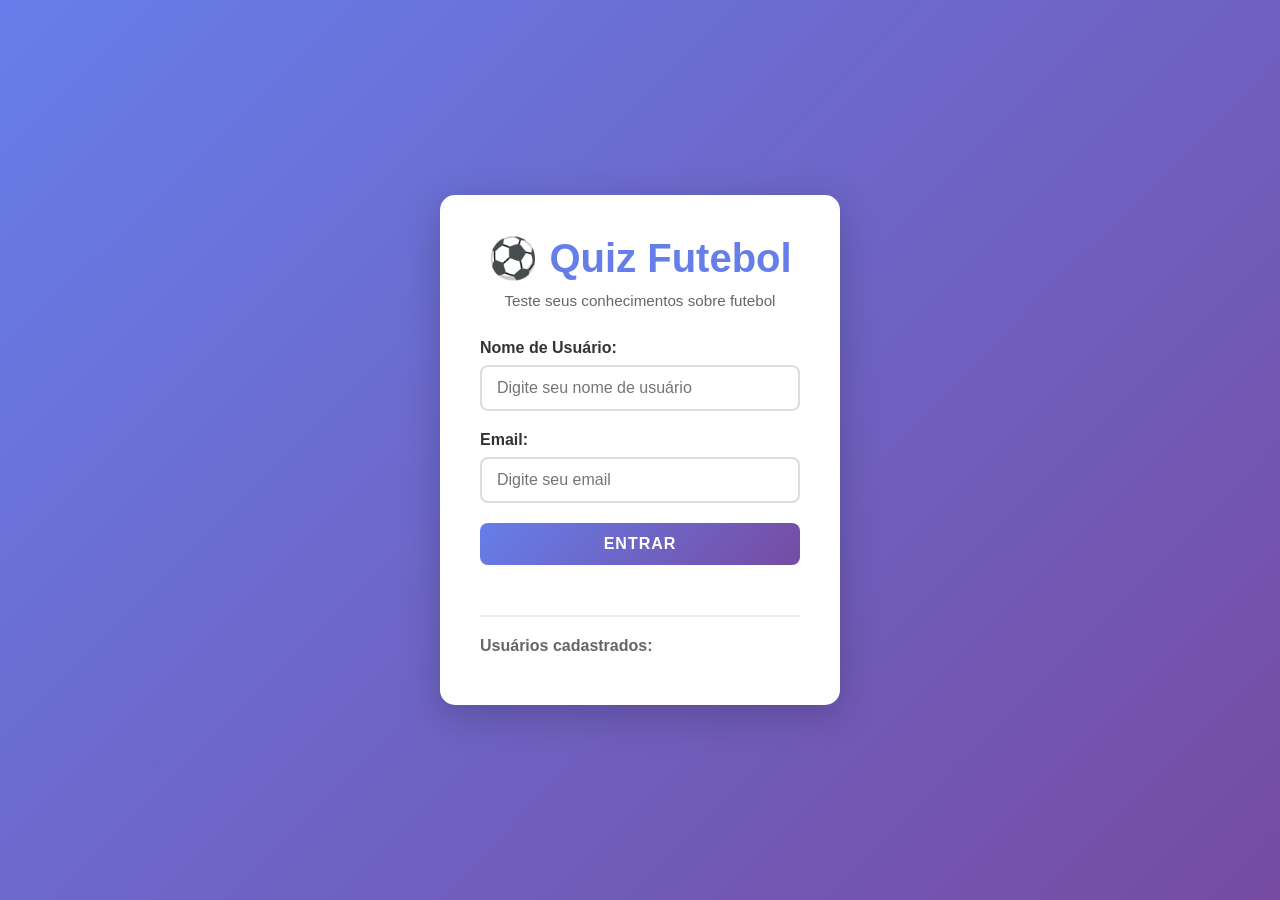
==== index.html @ aa636628 "quiz-futebol" ====
<!DOCTYPE html>
<html lang="pt-BR">
<head>
    <meta charset="UTF-8">
    <meta name="viewport" content="width=device-width, initial-scale=1.0">
    <title>Quiz Futebol - Desafio Seu Conhecimento</title>
    <link rel="stylesheet" href="styles.css">
</head>
<body>
    <!-- TELA DE LOGIN -->
    <div id="loginScreen" class="screen active">
        <div class="login-container">
            <div class="login-box">
                <h1>⚽ Quiz Futebol</h1>
                <p class="subtitle">Teste seus conhecimentos sobre futebol</p>
                
                <form id="loginForm" onsubmit="handleLogin(event)">
                    <div class="form-group">
                        <label for="username">Nome de Usuário:</label>
                        <input type="text" id="username" name="username" required placeholder="Digite seu nome de usuário">
                    </div>
                    
                    <div class="form-group">
                        <label for="email">Email:</label>
                        <input type="email" id="email" name="email" required placeholder="Digite seu email">
                    </div>
                    
                    <button type="submit" class="btn btn-primary">Entrar</button>
                </form>
                
                <div class="existing-users">
                    <p>Usuários cadastrados:</p>
                    <div id="usersList" class="users-list"></div>
                </div>
            </div>
        </div>
    </div>

    <!-- TELA DO QUIZ -->
    <div id="quizScreen" class="screen">
        <div class="quiz-container">
            <div class="quiz-header">
                <div class="user-info">
                    <span class="username" id="currentUser"></span>
                    <button class="btn btn-logout" onclick="logout()">Sair</button>
                </div>
                <div class="quiz-progress">
                    <span id="questionNumber">Pergunta 1</span> de <span id="totalQuestions">10</span>
                </div>
            </div>
            
            <div class="quiz-content">
                <div class="progress-bar">
                    <div class="progress-fill" id="progressFill"></div>
                </div>
                
                <h2 id="questionText" class="question-text"></h2>
                
                <div class="options-container" id="optionsContainer"></div>
                
                <div class="quiz-controls">
                    <button class="btn btn-secondary" id="prevBtn" onclick="previousQuestion()" style="display: none;">← Anterior</button>
                    <button class="btn btn-primary" id="nextBtn" onclick="nextQuestion()">Próxima →</button>
                </div>
            </div>
        </div>
    </div>

    <!-- TELA DE RESULTADOS -->
    <div id="resultsScreen" class="screen">
        <div class="results-container">
            <div class="results-box">
                <h1>Resultado do Quiz</h1>
                <p class="result-subtitle" id="userResultName"></p>
                
                <div class="score-display">
                    <div class="score-circle">
                        <span class="score-value" id="scoreValue">0</span>
                        <span class="score-max">/10</span>
                    </div>
                    <p class="score-percentage" id="scorePercentage">0%</p>
                </div>
                
                <div class="result-message" id="resultMessage"></div>
                
                <div class="details-section">
                    <h3>Detalhes das Respostas:</h3>
                    <div id="detailsList" class="details-list"></div>
                </div>
                
                <div class="result-controls">
                    <button class="btn btn-primary" onclick="retakeQuiz()">Refazer Quiz</button>
                    <button class="btn btn-secondary" onclick="viewProfile()">Ver Perfil</button>
                    <button class="btn btn-logout" onclick="logout()">Sair</button>
                </div>
            </div>
        </div>
    </div>

    <!-- TELA DE PERFIL -->
    <div id="profileScreen" class="screen">
        <div class="profile-container">
            <div class="profile-box">
                <h1>Meu Perfil</h1>
                <div class="profile-actions">
                    <button class="btn btn-back" onclick="backToResults()">← Voltar</button>
                    <button class="btn btn-secondary" onclick="showProfileEditor()">Editar Perfil</button>
                    <button class="btn btn-danger" onclick="confirmDeleteUser()">Excluir Conta</button>
                </div>
                
                <div class="user-stats">
                    <div class="stat-card">
                        <span class="stat-label">Nome</span>
                        <span class="stat-value" id="profileUsername"></span>
                    </div>
                    <div class="stat-card">
                        <span class="stat-label">Email</span>
                        <span class="stat-value" id="profileEmail"></span>
                    </div>
                    <div class="stat-card">
                        <span class="stat-label">Total de Quizzes</span>
                        <span class="stat-value" id="profileTotalQuizzes">0</span>
                    </div>
                    <div class="stat-card">
                        <span class="stat-label">Melhor Pontuação</span>
                        <span class="stat-value" id="profileBestScore">0</span>
                    </div>
                    <div class="stat-card">
                        <span class="stat-label">Pontuação Média</span>
                        <span class="stat-value" id="profileAverageScore">0</span>
                    </div>
                </div>
                
                <div id="profileEditSection" class="profile-edit-form hidden">
                    <h3>Editar Dados</h3>
                    <div class="form-group">
                        <label for="editUsername">Nome de Usuário</label>
                        <input type="text" id="editUsername" placeholder="Novo nome de usuário">
                    </div>
                    <div class="form-group">
                        <label for="editEmail">Email</label>
                        <input type="email" id="editEmail" placeholder="Novo email">
                    </div>
                    <div class="edit-buttons">
                        <button class="btn btn-primary" onclick="saveProfileEdits()">Salvar</button>
                        <button class="btn btn-secondary" onclick="cancelProfileEdit()">Cancelar</button>
                    </div>
                </div>
                
                <h3>Histórico de Quizzes</h3>
                <div id="quizHistoryList" class="quiz-history"></div>
            </div>
        </div>
    </div>

    <script src="data.js"></script>
    <script src="script.js"></script>
</body>
</html>
---- styles.css ----
* {
    margin: 0;
    padding: 0;
    box-sizing: border-box;
}

body {
    font-family: 'Segoe UI', Tahoma, Geneva, Verdana, sans-serif;
    background: linear-gradient(135deg, #667eea 0%, #764ba2 100%);
    min-height: 100vh;
    display: flex;
    align-items: center;
    justify-content: center;
    padding: 20px;
}

.screen {
    display: none;
    width: 100%;
    max-width: 900px;
    animation: fadeIn 0.3s ease-in;
}

.screen.active {
    display: block;
}

@keyframes fadeIn {
    from {
        opacity: 0;
        transform: translateY(10px);
    }
    to {
        opacity: 1;
        transform: translateY(0);
    }
}

/* ===== LOGIN SCREEN ===== */
.login-container {
    display: flex;
    justify-content: center;
    align-items: center;
}

.login-box {
    background: white;
    border-radius: 15px;
    padding: 40px;
    box-shadow: 0 10px 40px rgba(0, 0, 0, 0.2);
    width: 100%;
    max-width: 400px;
}

.login-box h1 {
    color: #667eea;
    text-align: center;
    margin-bottom: 10px;
    font-size: 2.5em;
}

.subtitle {
    color: #666;
    text-align: center;
    margin-bottom: 30px;
    font-size: 0.95em;
}

.form-group {
    margin-bottom: 20px;
}

.form-group label {
    display: block;
    margin-bottom: 8px;
    color: #333;
    font-weight: 600;
}

.form-group input {
    width: 100%;
    padding: 12px 15px;
    border: 2px solid #ddd;
    border-radius: 8px;
    font-size: 1em;
    transition: border-color 0.3s;
}

.form-group input:focus {
    outline: none;
    border-color: #667eea;
}

.btn {
    padding: 12px 24px;
    border: none;
    border-radius: 8px;
    font-size: 1em;
    cursor: pointer;
    font-weight: 600;
    transition: all 0.3s ease;
    text-transform: uppercase;
    letter-spacing: 1px;
}

.btn-primary {
    background: linear-gradient(135deg, #667eea 0%, #764ba2 100%);
    color: white;
    width: 100%;
    margin-bottom: 20px;
}

.btn-primary:hover {
    transform: translateY(-2px);
    box-shadow: 0 8px 20px rgba(102, 126, 234, 0.4);
}

.btn-secondary {
    background: #f0f0f0;
    color: #333;
}

.btn-secondary:hover {
    background: #e0e0e0;
}

.btn-danger {
    background: #ff6b6b;
    color: white;
}

.btn-danger:hover {
    background: #ee5a52;
}

    font-size: 0.85em;
}

.btn-logout:hover {
    background: #ee5a52;
}

.btn-back {
    background: #667eea;
    color: white;
    padding: 8px 16px;
    font-size: 0.85em;
    margin-bottom: 20px;
}

.existing-users {
    margin-top: 30px;
    padding-top: 20px;
    border-top: 2px solid #eee;
}

.existing-users p {
    color: #666;
    font-weight: 600;
    margin-bottom: 10px;
}

.users-list {
    display: flex;
    flex-wrap: wrap;
    gap: 8px;
}

.user-tag {
    background: #f0f0f0;
    padding: 8px 12px;
    border-radius: 20px;
    font-size: 0.85em;
    color: #333;
    cursor: pointer;
    transition: all 0.3s;
}

.user-tag:hover {
    background: #667eea;
    color: white;
}

/* ===== QUIZ SCREEN ===== */
.quiz-container {
    background: white;
    border-radius: 15px;
    padding: 30px;
    box-shadow: 0 10px 40px rgba(0, 0, 0, 0.2);
}

.quiz-header {
    display: flex;
    justify-content: space-between;
    align-items: center;
    margin-bottom: 30px;
    padding-bottom: 20px;
    border-bottom: 2px solid #f0f0f0;
}

.user-info {
    display: flex;
    align-items: center;
    gap: 15px;
}

.username {
    font-weight: 600;
    color: #333;
}

.quiz-progress {
    color: #666;
    font-weight: 600;
}

.progress-bar {
    width: 100%;
    height: 8px;
    background: #f0f0f0;
    border-radius: 10px;
    margin-bottom: 30px;
    overflow: hidden;
}

.progress-fill {
    height: 100%;
    background: linear-gradient(90deg, #667eea 0%, #764ba2 100%);
    transition: width 0.3s ease;
    width: 10%;
}

.question-text {
    color: #333;
    margin-bottom: 30px;
    font-size: 1.3em;
    line-height: 1.4;
}

.options-container {
    display: flex;
    flex-direction: column;
    gap: 15px;
    margin-bottom: 30px;
}

.option-btn {
    padding: 15px 20px;
    border: 2px solid #ddd;
    background: white;
    border-radius: 10px;
    cursor: pointer;
    text-align: left;
    font-size: 1em;
    transition: all 0.3s ease;
    font-weight: 500;
}

.option-btn:hover {
    border-color: #667eea;
    background: #f8f9ff;
}

.option-btn.selected {
    border-color: #667eea;
    background: #f0f0f0;
    font-weight: 600;
}

.option-btn.correct {
    border-color: #51cf66;
    background: #e7f5e7;
    color: #2f8a3c;
}

.option-btn.incorrect {
    border-color: #ff6b6b;
    background: #ffe7e7;
    color: #c1261b;
}

.quiz-controls {
    display: flex;
    gap: 15px;
    justify-content: space-between;
}

.quiz-controls .btn {
    flex: 1;
}

/* ===== RESULTS SCREEN ===== */
.results-container {
    display: flex;
    justify-content: center;
}

.results-box {
    background: white;
    border-radius: 15px;
    padding: 40px;
    box-shadow: 0 10px 40px rgba(0, 0, 0, 0.2);
    width: 100%;
    max-width: 600px;
    text-align: center;
}

.results-box h1 {
    color: #333;
    margin-bottom: 10px;
}

.result-subtitle {
    color: #666;
    margin-bottom: 30px;
    font-size: 1.1em;
}

.score-display {
    margin: 40px 0;
}

.score-circle {
    width: 150px;
    height: 150px;
    margin: 0 auto 20px;
    border-radius: 50%;
    background: linear-gradient(135deg, #667eea 0%, #764ba2 100%);
    display: flex;
    align-items: center;
    justify-content: center;
    gap: 5px;
}

.score-value {
    color: white;
    font-size: 3em;
    font-weight: bold;
}

.score-max {
    color: rgba(255, 255, 255, 0.8);
    font-size: 1.3em;
    align-self: flex-end;
}

.score-percentage {
    font-size: 1.3em;
    color: #667eea;
    font-weight: 600;
}

.result-message {
    font-size: 1.1em;
    color: #666;
    margin: 20px 0 30px;
    padding: 15px;
    background: #f8f9ff;
    border-radius: 8px;
}

.details-section {
    text-align: left;
    margin: 30px 0;
}

.details-section h3 {
    color: #333;
    margin-bottom: 15px;
}

.details-list {
    max-height: 300px;
    overflow-y: auto;
}

.detail-item {
    background: #f8f9ff;
    padding: 12px;
    margin-bottom: 10px;
    border-left: 4px solid #667eea;
    border-radius: 4px;
}

.detail-item.correct {
    border-left-color: #51cf66;
    background: #e7f5e7;
}

.detail-item.incorrect {
    border-left-color: #ff6b6b;
    background: #ffe7e7;
}

.detail-question {
    font-weight: 600;
    color: #333;
    margin-bottom: 5px;
}

.detail-answer {
    color: #666;
    font-size: 0.9em;
}

.result-controls {
    display: flex;
    gap: 15px;
    margin-top: 30px;
    flex-wrap: wrap;
}

.result-controls .btn {
    flex: 1;
}

/* ===== PROFILE SCREEN ===== */
.profile-container {
    display: flex;
    justify-content: center;
}

.profile-box {
    background: white;
    border-radius: 15px;
    padding: 40px;
    box-shadow: 0 10px 40px rgba(0, 0, 0, 0.2);
    width: 100%;
    max-width: 600px;
}

.profile-box h1 {
    color: #333;
    margin-bottom: 20px;
}

    .profile-actions {
        display: flex;
        gap: 10px;
        flex-wrap: wrap;
        margin-bottom: 20px;
    }

    .profile-edit-form {
        background: #f8f9ff;
        border: 1px solid #e6ecff;
        border-radius: 12px;
        padding: 20px;
        margin-bottom: 30px;
    }

    .profile-edit-form.hidden {
        display: none;
    }

    .profile-edit-form .form-group {
        margin-bottom: 18px;
    }

    .profile-edit-form input {
        width: 100%;
        padding: 12px 15px;
        border-radius: 10px;
        border: 2px solid #ddd;
        font-size: 1em;
    }

    .edit-buttons {
        display: flex;
        gap: 12px;
        flex-wrap: wrap;
    }


.user-stats {
    display: grid;
    grid-template-columns: repeat(auto-fit, minmax(150px, 1fr));
    gap: 15px;
    margin-bottom: 30px;
}

.stat-card {
    background: linear-gradient(135deg, #667eea 0%, #764ba2 100%);
    color: white;
    padding: 20px;
    border-radius: 10px;
    text-align: center;
}

.stat-label {
    display: block;
    font-size: 0.9em;
    opacity: 0.9;
    margin-bottom: 8px;
}

.stat-value {
    display: block;
    font-size: 2em;
    font-weight: bold;
}

.quiz-history {
    display: flex;
    flex-direction: column;
    gap: 12px;
    max-height: 300px;
    overflow-y: auto;
}

.history-item {
    background: #f8f9ff;
    padding: 15px;
    border-radius: 8px;
    display: flex;
    justify-content: space-between;
    align-items: center;
}

.history-date {
    font-size: 0.9em;
    color: #666;
}

.history-score {
    background: #667eea;
    color: white;
    padding: 5px 12px;
    border-radius: 20px;
    font-weight: 600;
}

.empty-message {
    text-align: center;
    color: #999;
    padding: 20px;
    font-style: italic;
}

/* ===== RESPONSIVE ===== */
@media (max-width: 600px) {
    .login-box,
    .quiz-container,
    .results-box,
    .profile-box {
        padding: 20px;
    }

    .login-box h1 {
        font-size: 2em;
    }

    .question-text {
        font-size: 1.1em;
    }

    .quiz-header {
        flex-direction: column;
        gap: 15px;
        align-items: flex-start;
    }

    .result-controls .btn,
    .quiz-controls .btn {
        font-size: 0.85em;
    }

    .score-circle {
        width: 120px;
        height: 120px;
    }

    .score-value {
        font-size: 2.2em;
    }

    .user-stats {
        grid-template-columns: repeat(2, 1fr);
    }
}
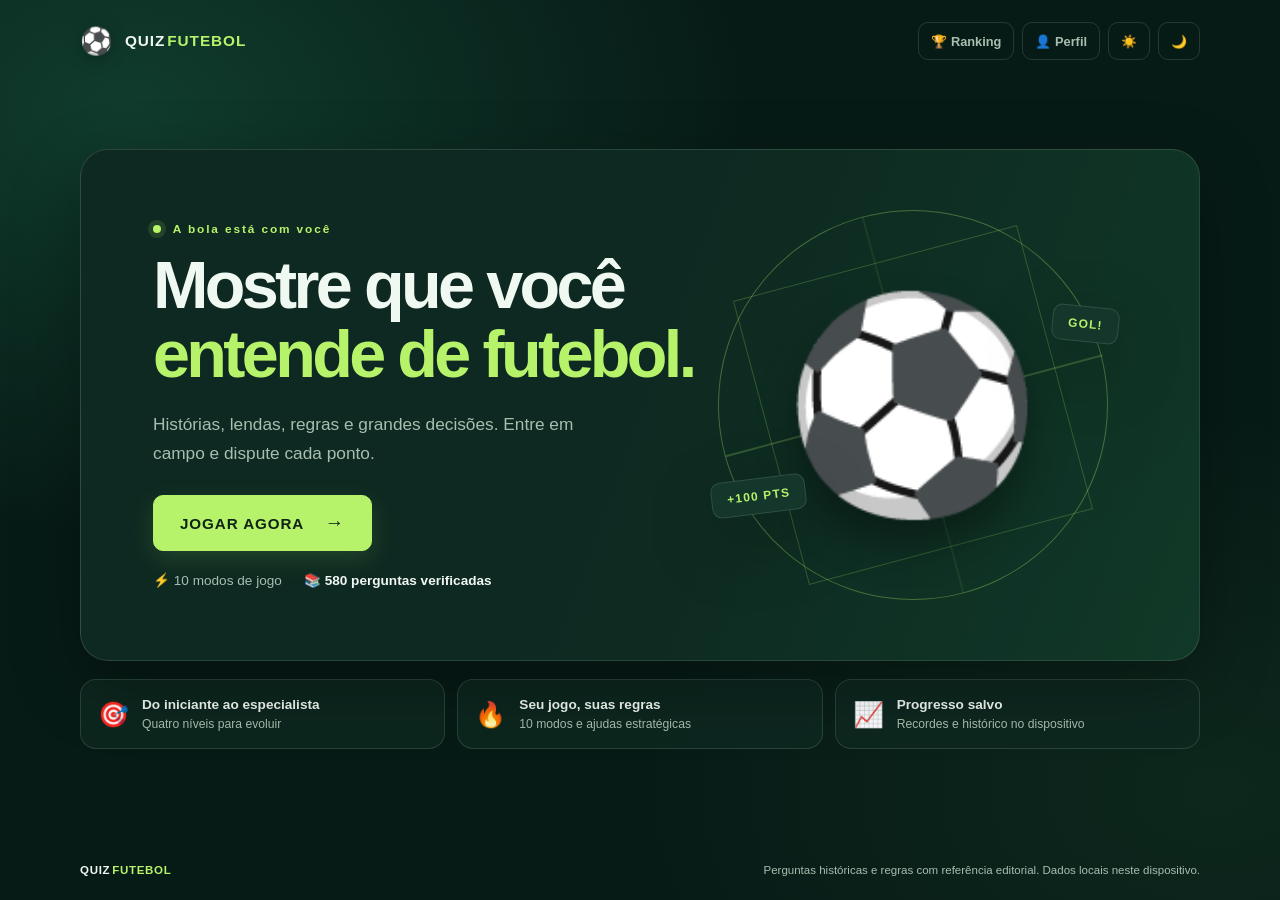
==== commit 53cfa6f6: "Expand football quiz with game modes and questions Add 580 validated questions, four difficulty leve" ====
--- a/index.html
+++ b/index.html
@@ -3,156 +3,239 @@
 <head>
     <meta charset="UTF-8">
     <meta name="viewport" content="width=device-width, initial-scale=1.0">
-    <title>Quiz Futebol - Desafio Seu Conhecimento</title>
+    <meta name="theme-color" content="#092b22">
+    <meta name="description" content="Um quiz de futebol com centenas de perguntas, modos de jogo, categorias e níveis de dificuldade.">
+    <title>Quiz Futebol — Jogue pela glória</title>
     <link rel="stylesheet" href="styles.css">
 </head>
-<body>
-    <!-- TELA DE LOGIN -->
-    <div id="loginScreen" class="screen active">
-        <div class="login-container">
-            <div class="login-box">
-                <h1>⚽ Quiz Futebol</h1>
-                <p class="subtitle">Teste seus conhecimentos sobre futebol</p>
-                
-                <form id="loginForm" onsubmit="handleLogin(event)">
-                    <div class="form-group">
-                        <label for="username">Nome de Usuário:</label>
-                        <input type="text" id="username" name="username" required placeholder="Digite seu nome de usuário">
-                    </div>
-                    
-                    <div class="form-group">
-                        <label for="email">Email:</label>
-                        <input type="email" id="email" name="email" required placeholder="Digite seu email">
-                    </div>
-                    
-                    <button type="submit" class="btn btn-primary">Entrar</button>
-                </form>
-                
-                <div class="existing-users">
-                    <p>Usuários cadastrados:</p>
-                    <div id="usersList" class="users-list"></div>
-                </div>
+<body class="dark-theme">
+    <div class="top-bar">
+        <a class="brand-mark" href="#" onclick="showScreen('welcomeScreen'); return false;" aria-label="Quiz Futebol, início">
+            <span class="brand-ball" aria-hidden="true">⚽</span><span>QUIZ<span class="brand-accent">FUTEBOL</span></span>
+        </a>
+        <div class="top-actions">
+            <button type="button" class="btn btn-ghost btn-small" onclick="openRankingFromCurrentScreen()" aria-label="Abrir ranking">🏆 <span>Ranking</span></button>
+            <button type="button" class="btn btn-ghost btn-small" onclick="openProfile()" aria-label="Abrir perfil">👤 <span>Perfil</span></button>
+            <div class="theme-switcher" role="group" aria-label="Tema da interface">
+                <button type="button" class="btn btn-ghost btn-small" data-theme="light" onclick="setTheme('light')" aria-label="Tema claro" aria-pressed="false">☀️</button>
+                <button type="button" class="btn btn-ghost btn-small" data-theme="dark" onclick="setTheme('dark')" aria-label="Tema escuro" aria-pressed="true">🌙</button>
             </div>
         </div>
     </div>
 
-    <!-- TELA DO QUIZ -->
-    <div id="quizScreen" class="screen">
-        <div class="quiz-container">
-            <div class="quiz-header">
-                <div class="user-info">
-                    <span class="username" id="currentUser"></span>
-                    <button class="btn btn-logout" onclick="logout()">Sair</button>
-                </div>
-                <div class="quiz-progress">
-                    <span id="questionNumber">Pergunta 1</span> de <span id="totalQuestions">10</span>
-                </div>
-            </div>
-            
-            <div class="quiz-content">
-                <div class="progress-bar">
-                    <div class="progress-fill" id="progressFill"></div>
-                </div>
-                
-                <h2 id="questionText" class="question-text"></h2>
-                
-                <div class="options-container" id="optionsContainer"></div>
-                
-                <div class="quiz-controls">
-                    <button class="btn btn-secondary" id="prevBtn" onclick="previousQuestion()" style="display: none;">← Anterior</button>
-                    <button class="btn btn-primary" id="nextBtn" onclick="nextQuestion()">Próxima →</button>
-                </div>
-            </div>
-        </div>
-    </div>
-
-    <!-- TELA DE RESULTADOS -->
-    <div id="resultsScreen" class="screen">
-        <div class="results-container">
-            <div class="results-box">
-                <h1>Resultado do Quiz</h1>
-                <p class="result-subtitle" id="userResultName"></p>
-                
-                <div class="score-display">
-                    <div class="score-circle">
-                        <span class="score-value" id="scoreValue">0</span>
-                        <span class="score-max">/10</span>
-                    </div>
-                    <p class="score-percentage" id="scorePercentage">0%</p>
-                </div>
-                
-                <div class="result-message" id="resultMessage"></div>
-                
-                <div class="details-section">
-                    <h3>Detalhes das Respostas:</h3>
+    <div id="appNotice" class="app-notice hidden" role="status" aria-live="polite"></div>
+    <main class="app-shell">
+        <section id="welcomeScreen" class="screen active" aria-labelledby="welcomeTitle">
+            <div class="hero-card">
+                <div class="hero-copy">
+                    <p class="eyebrow"><span class="live-dot"></span> A bola está com você</p>
+                    <h1 id="welcomeTitle">Mostre que você<br><span>entende de futebol.</span></h1>
+                    <p class="hero-description">Histórias, lendas, regras e grandes decisões. Entre em campo e dispute cada ponto.</p>
+                    <button class="btn btn-primary btn-play" type="button" onclick="goToRegisterScreen()">JOGAR AGORA <span aria-hidden="true">→</span></button>
+                    <div class="hero-meta"><span>⚡ 10 modos de jogo</span><span>📚 <strong id="bankCount">Perguntas carregando…</strong></span></div>
+                </div>
+                <div class="hero-art" aria-hidden="true">
+                    <div class="pitch-lines"></div><div class="hero-ball">⚽</div>
+                    <span class="floating-tag tag-top">GOL!</span><span class="floating-tag tag-bottom">+100 PTS</span>
+                </div>
+            </div>
+            <div class="feature-strip" aria-label="Destaques do jogo">
+                <div><span class="feature-icon">🎯</span><span><strong>Do iniciante ao especialista</strong><small>Quatro níveis para evoluir</small></span></div>
+                <div><span class="feature-icon">🔥</span><span><strong>Seu jogo, suas regras</strong><small>10 modos e ajudas estratégicas</small></span></div>
+                <div><span class="feature-icon">📈</span><span><strong>Progresso salvo</strong><small>Recordes e histórico no dispositivo</small></span></div>
+            </div>
+        </section>
+
+        <section id="loginScreen" class="screen" aria-labelledby="loginTitle">
+            <div class="panel auth-panel">
+                <button type="button" class="text-button" onclick="showScreen('welcomeScreen')">← Voltar ao início</button>
+                <p class="eyebrow">ACESSO AO JOGO</p>
+                <h1 id="loginTitle">Entre em campo</h1>
+                <p class="muted">Crie um perfil local ou continue com um jogador já cadastrado neste navegador.</p>
+                <form id="loginForm" onsubmit="handleLogin(event)">
+                    <label class="form-field" for="username">Nome de jogador
+                        <input type="text" id="username" name="username" maxlength="32" autocomplete="nickname" required placeholder="Como quer ser chamado?">
+                    </label>
+                    <label class="form-field" for="email">E-mail
+                        <input type="email" id="email" name="email" maxlength="120" autocomplete="email" required placeholder="voce@email.com">
+                    </label>
+                    <button class="btn btn-primary btn-wide" type="submit">CONTINUAR <span aria-hidden="true">→</span></button>
+                </form>
+                <div class="existing-users">
+                    <h2>Jogadores deste navegador</h2>
+                    <div id="usersList" class="users-list"></div>
+                    <div id="registeredUserActions" class="registered-user-actions hidden">
+                        <p>Olá, <strong id="registeredUserName"></strong>!</p>
+                        <div class="inline-actions">
+                            <button class="btn btn-primary" type="button" onclick="showLevelSelection()">Jogar</button>
+                            <button class="btn btn-secondary" type="button" onclick="viewProfile()">Perfil</button>
+                            <button class="btn btn-ghost" type="button" onclick="clearRegisteredUserSelection()">Cancelar</button>
+                        </div>
+                    </div>
+                </div>
+            </div>
+        </section>
+
+        <section id="levelScreen" class="screen" aria-labelledby="setupTitle">
+            <div class="panel setup-panel">
+                <div class="setup-heading">
+                    <div><p class="eyebrow">PREPARE SUA PARTIDA</p><h1 id="setupTitle">Escolha seu desafio</h1><p id="currentUser" class="muted"></p></div>
+                    <button class="btn btn-ghost" type="button" onclick="logout()">Sair</button>
+                </div>
+                <p id="selectedLevelText" class="setup-status" aria-live="polite">Escolha o modo, o nível e a categoria.</p>
+                <h2 class="section-title">Modo de jogo</h2>
+                <label class="sr-only" for="modeSelect">Modo de jogo</label>
+                <select id="modeSelect" class="select-control" onchange="selectMode(this.value)">
+                    <option value="classic">Clássico — 10 perguntas</option>
+                    <option value="time">Contra o Tempo — 60 segundos</option>
+                    <option value="survival">Sobrevivência — vidas configuráveis</option>
+                    <option value="truefalse">Verdadeiro ou Falso</option>
+                    <option value="daily">Desafio Diário — mesmo desafio para todos</option>
+                    <option value="championship">Campeonato — 4 rodadas até a final</option>
+                    <option value="player">Adivinhe o Jogador</option>
+                    <option value="club">Adivinhe o Clube</option>
+                    <option value="worldcup">Copa do Mundo</option>
+                    <option value="brazil">Futebol Brasileiro</option>
+                </select>
+                <div class="setup-grid">
+                    <div class="setup-block">
+                        <h2 class="section-title">Dificuldade</h2>
+                        <div class="level-buttons" role="group" aria-label="Escolha a dificuldade">
+                            <button class="level-btn active" type="button" data-difficulty="aleatorio" aria-pressed="true" onclick="selectDifficulty('aleatorio')">Aleatório</button>
+                            <button class="level-btn" type="button" data-difficulty="facil" aria-pressed="false" onclick="selectDifficulty('facil')">Fácil</button>
+                            <button class="level-btn" type="button" data-difficulty="medio" aria-pressed="false" onclick="selectDifficulty('medio')">Médio</button>
+                            <button class="level-btn" type="button" data-difficulty="dificil" aria-pressed="false" onclick="selectDifficulty('dificil')">Difícil</button>
+                            <button class="level-btn" type="button" data-difficulty="especialista" aria-pressed="false" onclick="selectDifficulty('especialista')">Especialista</button>
+                        </div>
+                    </div>
+                    <div class="setup-block">
+                        <h2 class="section-title">Categoria</h2>
+                        <label class="sr-only" for="categorySelect">Categoria</label>
+                        <select id="categorySelect" class="select-control"></select>
+                    </div>
+                </div>
+                <div class="setup-grid setup-bottom">
+                    <div class="setup-block">
+                        <h2 class="section-title">Vidas no modo Sobrevivência</h2>
+                        <label class="sr-only" for="livesSelect">Quantidade de vidas</label>
+                        <select id="livesSelect" class="select-control">
+                            <option value="1">1 vida — sem margem para erro</option>
+                            <option value="3" selected>3 vidas — padrão</option>
+                            <option value="5">5 vidas</option>
+                            <option value="10">10 vidas</option>
+                        </select>
+                    </div>
+                    <div class="setup-block setup-tip"><strong>💡 Dica de jogo</strong><p>Acertos valem pontos base, sequência aumenta a recompensa e respostas rápidas dão bônus.</p></div>
+                </div>
+                <button class="btn btn-primary btn-wide btn-start" type="button" onclick="confirmStartQuiz()">COMEÇAR PARTIDA <span aria-hidden="true">⚽</span></button>
+            </div>
+        </section>
+
+        <section id="quizScreen" class="screen" aria-labelledby="questionText">
+            <div class="panel game-panel">
+                <header class="game-header">
+                    <div class="game-brand"><span class="brand-ball">⚽</span><span id="modeName">Clássico</span><small id="quizUserName"></small></div>
+                    <button class="btn btn-ghost btn-small" type="button" onclick="returnToMenu()">Sair da partida</button>
+                </header>
+                <div class="game-stats">
+                    <div class="stat-pill"><small>PONTOS</small><strong id="scoreLive">0</strong></div>
+                    <div class="stat-pill"><small>SEQUÊNCIA</small><strong id="streakLive">0 🔥</strong></div>
+                    <div id="lifeCard" class="stat-pill hidden"><small>VIDAS</small><strong id="lifeCount">3</strong></div>
+                    <div id="timerCard" class="stat-pill timer-pill hidden"><small>TEMPO</small><strong><span id="timerValue">60</span>s</strong></div>
+                </div>
+                <div class="question-progress">
+                    <div class="progress-label"><span id="liveQuestionCount">Respondidas 0 · Restam 10</span><span>Pergunta <strong id="questionNumber">1</strong> de <span id="totalQuestions">10</span></span></div>
+                    <div class="progress-bar" role="progressbar" aria-label="Progresso da partida" aria-valuemin="0" aria-valuemax="100" aria-valuenow="0">
+                        <div class="progress-fill" id="progressFill"></div>
+                    </div>
+                    <p id="championshipRound" class="round-label hidden" aria-live="polite"></p>
+                </div>
+                <div class="question-card">
+                    <div class="question-tags"><span id="categoryBadge" class="badge"></span><span id="difficultyBadge" class="badge badge-difficulty"></span></div>
+                    <h1 id="questionText" class="question-text" tabindex="-1"></h1>
+                    <div id="optionsContainer" class="options-container" role="group" aria-label="Alternativas"></div>
+                    <div id="feedbackPanel" class="feedback-panel hidden" aria-live="polite">
+                        <strong id="feedbackTitle"></strong>
+                        <p id="feedbackAnswer"></p>
+                        <p id="feedbackExplanation"></p>
+                        <small id="feedbackSource" class="source-citation"></small>
+                    </div>
+                </div>
+                <div class="help-row" aria-label="Ajudas disponíveis">
+                    <span class="help-label">AJUDAS</span>
+                    <button id="helpFifty" class="btn btn-help" type="button" onclick="useHelp('fifty')">½ Eliminar duas</button>
+                    <button id="helpHint" class="btn btn-help" type="button" onclick="useHelp('hint')">💡 Pista</button>
+                    <button id="helpSkip" class="btn btn-help" type="button" onclick="useHelp('skip')">⏭ Pular</button>
+                </div>
+                <p id="helpStatus" class="help-status" aria-live="polite"></p>
+                <div class="game-controls">
+                    <button class="btn btn-primary btn-next" id="nextBtn" type="button" onclick="nextQuestion()" disabled>Próxima pergunta</button>
+                </div>
+            </div>
+        </section>
+
+        <section id="resultsScreen" class="screen" aria-labelledby="resultsTitle">
+            <div class="panel results-panel">
+                <p class="eyebrow">APITO FINAL</p>
+                <h1 id="resultsTitle">Fim de jogo</h1>
+                <p class="muted" id="userResultName"></p>
+                <div class="result-score-card"><strong id="scoreValue">0</strong><span>pontos</span><b id="scorePercentage">0%</b><small id="resultRecord"></small></div>
+                <p id="resultMessage" class="result-message"></p>
+                <div class="results-grid">
+                    <div><small>ACERTOS</small><strong id="resultCorrect">0</strong></div>
+                    <div><small>ERROS</small><strong id="resultIncorrect">0</strong></div>
+                    <div><small>TEMPO</small><strong id="resultTime">0:00</strong></div>
+                    <div><small>MELHOR SEQUÊNCIA</small><strong id="resultStreak">0</strong></div>
+                </div>
+                <div class="best-category"><span>⭐ Melhor categoria</span><strong id="resultCategory">—</strong></div>
+                <p id="achievements" class="achievement-line"></p>
+                <div class="result-controls">
+                    <button class="btn btn-primary" type="button" onclick="retakeQuiz()">JOGAR NOVAMENTE</button>
+                    <button class="btn btn-secondary" type="button" onclick="returnToMenu()">MUDAR DESAFIO</button>
+                    <button class="btn btn-ghost" type="button" onclick="viewProfile()">MEU PERFIL</button>
+                </div>
+                <details class="review-details">
+                    <summary>Revisar perguntas e explicações</summary>
                     <div id="detailsList" class="details-list"></div>
-                </div>
-                
-                <div class="result-controls">
-                    <button class="btn btn-primary" onclick="retakeQuiz()">Refazer Quiz</button>
-                    <button class="btn btn-secondary" onclick="viewProfile()">Ver Perfil</button>
-                    <button class="btn btn-logout" onclick="logout()">Sair</button>
-                </div>
-            </div>
-        </div>
-    </div>
-
-    <!-- TELA DE PERFIL -->
-    <div id="profileScreen" class="screen">
-        <div class="profile-container">
-            <div class="profile-box">
-                <h1>Meu Perfil</h1>
+                </details>
+            </div>
+        </section>
+
+        <section id="profileScreen" class="screen" aria-labelledby="profileTitle">
+            <div class="panel profile-panel">
+                <div class="page-heading"><div><p class="eyebrow">SEU DESEMPENHO</p><h1 id="profileTitle">Perfil do jogador</h1></div><button class="btn btn-ghost" type="button" onclick="backToResults()">← Voltar</button></div>
+                <div class="profile-identity"><span class="profile-avatar">⚽</span><div><h2 id="profileUsername"></h2><p id="profileEmail" class="muted"></p></div></div>
+                <div class="results-grid profile-stats">
+                    <div><small>PARTIDAS</small><strong id="profileTotalQuizzes">0</strong></div>
+                    <div><small>MELHOR PONTUAÇÃO</small><strong id="profileBestScore">0</strong></div>
+                    <div><small>APROVEITAMENTO</small><strong id="profileAverageScore">0%</strong></div>
+                </div>
                 <div class="profile-actions">
-                    <button class="btn btn-back" onclick="backToResults()">← Voltar</button>
-                    <button class="btn btn-secondary" onclick="showProfileEditor()">Editar Perfil</button>
-                    <button class="btn btn-danger" onclick="confirmDeleteUser()">Excluir Conta</button>
-                </div>
-                
-                <div class="user-stats">
-                    <div class="stat-card">
-                        <span class="stat-label">Nome</span>
-                        <span class="stat-value" id="profileUsername"></span>
-                    </div>
-                    <div class="stat-card">
-                        <span class="stat-label">Email</span>
-                        <span class="stat-value" id="profileEmail"></span>
-                    </div>
-                    <div class="stat-card">
-                        <span class="stat-label">Total de Quizzes</span>
-                        <span class="stat-value" id="profileTotalQuizzes">0</span>
-                    </div>
-                    <div class="stat-card">
-                        <span class="stat-label">Melhor Pontuação</span>
-                        <span class="stat-value" id="profileBestScore">0</span>
-                    </div>
-                    <div class="stat-card">
-                        <span class="stat-label">Pontuação Média</span>
-                        <span class="stat-value" id="profileAverageScore">0</span>
-                    </div>
-                </div>
-                
+                    <button class="btn btn-secondary" type="button" onclick="showProfileEditor()">Editar perfil</button>
+                    <button class="btn btn-danger" type="button" onclick="confirmDeleteUser()">Excluir perfil local</button>
+                </div>
                 <div id="profileEditSection" class="profile-edit-form hidden">
-                    <h3>Editar Dados</h3>
-                    <div class="form-group">
-                        <label for="editUsername">Nome de Usuário</label>
-                        <input type="text" id="editUsername" placeholder="Novo nome de usuário">
-                    </div>
-                    <div class="form-group">
-                        <label for="editEmail">Email</label>
-                        <input type="email" id="editEmail" placeholder="Novo email">
-                    </div>
-                    <div class="edit-buttons">
-                        <button class="btn btn-primary" onclick="saveProfileEdits()">Salvar</button>
-                        <button class="btn btn-secondary" onclick="cancelProfileEdit()">Cancelar</button>
-                    </div>
-                </div>
-                
-                <h3>Histórico de Quizzes</h3>
+                    <label class="form-field" for="editUsername">Nome de jogador<input id="editUsername" maxlength="32" required></label>
+                    <label class="form-field" for="editEmail">E-mail<input id="editEmail" type="email" maxlength="120" required></label>
+                    <div class="inline-actions"><button class="btn btn-primary" type="button" onclick="saveProfileEdits()">Salvar</button><button class="btn btn-secondary" type="button" onclick="cancelProfileEdit()">Cancelar</button></div>
+                </div>
+                <h2 class="section-title">Conquistas</h2>
+                <div id="profileAchievements" class="achievement-list"></div>
+                <h2 class="section-title">Histórico de partidas</h2>
                 <div id="quizHistoryList" class="quiz-history"></div>
             </div>
-        </div>
-    </div>
-
+        </section>
+
+        <section id="rankingsScreen" class="screen" aria-labelledby="rankingTitle">
+            <div class="panel profile-panel">
+                <div class="page-heading"><div><p class="eyebrow">DISPUTA LOCAL</p><h1 id="rankingTitle">Ranking do navegador</h1></div><button class="btn btn-ghost" type="button" onclick="backFromRanking()">← Voltar</button></div>
+                <p class="muted">Este ranking é salvo apenas neste navegador. Para competir entre dispositivos, é necessário configurar um backend.</p>
+                <div class="ranking-header"><span>#</span><span>Jogador</span><span>Recorde</span><span>Média</span><span>Partidas</span></div>
+                <div id="rankingList" class="ranking-list"></div>
+            </div>
+        </section>
+    </main>
+    <footer class="app-footer"><span>QUIZ<span class="brand-accent">FUTEBOL</span></span><span>Perguntas históricas e regras com referência editorial. Dados locais neste dispositivo.</span></footer>
     <script src="data.js"></script>
     <script src="script.js"></script>
 </body>
--- a/styles.css
+++ b/styles.css
@@ -1,580 +1,735 @@
 * {
+    box-sizing: border-box;
+}
+
+:root {
+    color-scheme: dark;
+    --page: #071b16;
+    --page-glow: #103c2d;
+    --surface: #0e2921;
+    --surface-raised: #14362b;
+    --surface-soft: #1a4033;
+    --text: #f0f8f2;
+    --muted: #a7beb0;
+    --line: rgba(209, 238, 219, .14);
+    --green: #b7f36a;
+    --green-dark: #4a9d45;
+    --accent: #d7ff88;
+    --red: #ff8989;
+    --amber: #ffce70;
+    --shadow: 0 24px 70px rgba(0, 0, 0, .28);
+}
+
+body.light-theme {
+    color-scheme: light;
+    --page: #f1f7f0;
+    --page-glow: #dcefd8;
+    --surface: #ffffff;
+    --surface-raised: #f3f8f1;
+    --surface-soft: #e8f4e3;
+    --text: #14251b;
+    --muted: #53695b;
+    --line: rgba(34, 73, 48, .16);
+    --green: #2f7d3b;
+    --green-dark: #236331;
+    --accent: #235d32;
+    --red: #a92c36;
+    --amber: #805100;
+    --shadow: 0 24px 70px rgba(33, 75, 43, .12);
+}
+
+html {
+    min-width: 320px;
+    scroll-behavior: smooth;
+}
+
+body {
+    min-height: 100vh;
     margin: 0;
-    padding: 0;
-    box-sizing: border-box;
-}
-
-body {
-    font-family: 'Segoe UI', Tahoma, Geneva, Verdana, sans-serif;
-    background: linear-gradient(135deg, #667eea 0%, #764ba2 100%);
-    min-height: 100vh;
+    padding: 0 24px;
+    display: flex;
+    flex-direction: column;
+    align-items: center;
+    background:
+        radial-gradient(ellipse at 10% 12%, var(--page-glow), transparent 38%),
+        radial-gradient(ellipse at 95% 88%, rgba(52, 114, 68, .14), transparent 34%),
+        var(--page);
+    color: var(--text);
+    font-family: Inter, "Segoe UI", Arial, sans-serif;
+    transition: background-color .25s ease, color .25s ease;
+}
+
+button,
+input,
+select {
+    font: inherit;
+}
+
+button,
+a,
+select {
+    -webkit-tap-highlight-color: transparent;
+}
+
+button:focus-visible,
+a:focus-visible,
+input:focus-visible,
+select:focus-visible,
+summary:focus-visible {
+    outline: 3px solid var(--green);
+    outline-offset: 3px;
+}
+
+.top-bar {
+    width: min(1120px, 100%);
+    min-height: 82px;
+    display: flex;
+    align-items: center;
+    justify-content: space-between;
+    gap: 20px;
+}
+
+.brand-mark,
+.game-brand {
+    display: inline-flex;
+    align-items: center;
+    gap: 11px;
+    color: var(--text);
+    font-weight: 900;
+    font-size: .96rem;
+    letter-spacing: .06em;
+    text-decoration: none;
+}
+
+.brand-ball {
+    font-size: 1.65rem;
+    filter: drop-shadow(0 3px 8px rgba(0, 0, 0, .25));
+}
+
+.brand-accent {
+    color: var(--green);
+    margin-left: 2px;
+}
+
+.top-actions,
+.theme-switcher {
+    display: flex;
+    align-items: center;
+    gap: 8px;
+}
+
+.app-shell {
+    width: min(1120px, 100%);
+    flex: 1;
     display: flex;
     align-items: center;
     justify-content: center;
-    padding: 20px;
+    padding: 14px 0 44px;
 }
 
 .screen {
     display: none;
     width: 100%;
-    max-width: 900px;
-    animation: fadeIn 0.3s ease-in;
+    animation: arrive .32s ease both;
 }
 
 .screen.active {
     display: block;
 }
 
-@keyframes fadeIn {
-    from {
-        opacity: 0;
-        transform: translateY(10px);
-    }
-    to {
-        opacity: 1;
-        transform: translateY(0);
-    }
-}
-
-/* ===== LOGIN SCREEN ===== */
-.login-container {
-    display: flex;
-    justify-content: center;
+@keyframes arrive {
+    from { opacity: 0; transform: translateY(9px); }
+    to { opacity: 1; transform: translateY(0); }
+}
+
+.hero-card {
+    position: relative;
+    min-height: 460px;
+    display: grid;
+    grid-template-columns: 1.12fr .88fr;
     align-items: center;
-}
-
-.login-box {
-    background: white;
-    border-radius: 15px;
-    padding: 40px;
-    box-shadow: 0 10px 40px rgba(0, 0, 0, 0.2);
+    overflow: hidden;
+    padding: clamp(28px, 6vw, 72px);
+    border: 1px solid var(--line);
+    border-radius: 28px;
+    background:
+        linear-gradient(110deg, var(--surface) 0%, var(--surface) 48%, rgba(18, 60, 42, .88) 100%);
+    box-shadow: var(--shadow);
+}
+
+.hero-copy {
+    position: relative;
+    z-index: 1;
+    max-width: 570px;
+}
+
+.eyebrow {
+    margin: 0 0 15px;
+    color: var(--green);
+    font-size: .74rem;
+    font-weight: 850;
+    letter-spacing: .16em;
+}
+
+.live-dot {
+    display: inline-block;
+    width: 8px;
+    height: 8px;
+    margin-right: 7px;
+    border-radius: 50%;
+    background: var(--green);
+    box-shadow: 0 0 0 5px rgba(183, 243, 106, .12);
+}
+
+.hero-card h1 {
+    margin: 0;
+    font-size: clamp(2.5rem, 5.2vw, 4.65rem);
+    line-height: 1.03;
+    letter-spacing: -.055em;
+}
+
+.hero-card h1 span {
+    color: var(--green);
+}
+
+.hero-description {
+    max-width: 460px;
+    margin: 22px 0 28px;
+    color: var(--muted);
+    font-size: 1.08rem;
+    line-height: 1.65;
+}
+
+.hero-meta {
+    display: flex;
+    flex-wrap: wrap;
+    gap: 12px 22px;
+    margin-top: 21px;
+    color: var(--muted);
+    font-size: .85rem;
+}
+
+.hero-meta strong {
+    color: var(--text);
+}
+
+.hero-art {
+    position: relative;
+    min-height: 330px;
+    display: grid;
+    place-items: center;
+}
+
+.pitch-lines {
+    position: absolute;
+    width: min(100%, 390px);
+    aspect-ratio: 1;
+    border: 1px solid rgba(183, 243, 106, .32);
+    border-radius: 50%;
+    background:
+        radial-gradient(circle, transparent 0 26%, rgba(183, 243, 106, .13) 26.3% 26.7%, transparent 27%),
+        linear-gradient(90deg, transparent 49.8%, rgba(183, 243, 106, .23) 50%, transparent 50.2%);
+    transform: rotate(-15deg);
+}
+
+.pitch-lines::before,
+.pitch-lines::after {
+    position: absolute;
+    content: "";
+    border: 1px solid rgba(183, 243, 106, .22);
+}
+
+.pitch-lines::before {
+    inset: 12%;
+}
+
+.pitch-lines::after {
+    top: 50%;
+    left: 0;
     width: 100%;
-    max-width: 400px;
-}
-
-.login-box h1 {
-    color: #667eea;
-    text-align: center;
-    margin-bottom: 10px;
-    font-size: 2.5em;
-}
-
-.subtitle {
-    color: #666;
-    text-align: center;
-    margin-bottom: 30px;
-    font-size: 0.95em;
-}
-
-.form-group {
-    margin-bottom: 20px;
-}
-
-.form-group label {
-    display: block;
+}
+
+.hero-ball {
+    position: relative;
+    z-index: 1;
+    font-size: clamp(8rem, 18vw, 13rem);
+    filter: drop-shadow(0 25px 20px rgba(0, 0, 0, .35));
+    animation: float-ball 4s ease-in-out infinite;
+}
+
+@keyframes float-ball {
+    50% { transform: translateY(-12px) rotate(5deg); }
+}
+
+.floating-tag {
+    position: absolute;
+    z-index: 2;
+    padding: 10px 15px;
+    border: 1px solid var(--line);
+    border-radius: 10px;
+    background: var(--surface-raised);
+    color: var(--green);
+    font-size: .75rem;
+    font-weight: 900;
+    letter-spacing: .1em;
+    box-shadow: var(--shadow);
+}
+
+.tag-top { top: 20%; right: 2%; transform: rotate(6deg); }
+.tag-bottom { bottom: 17%; left: 3%; transform: rotate(-7deg); }
+
+.feature-strip {
+    display: grid;
+    grid-template-columns: repeat(3, 1fr);
+    gap: 12px;
+    margin-top: 18px;
+}
+
+.feature-strip > div {
+    display: flex;
+    align-items: center;
+    gap: 13px;
+    padding: 17px;
+    border: 1px solid var(--line);
+    border-radius: 16px;
+    background: color-mix(in srgb, var(--surface) 87%, transparent);
+}
+
+.feature-icon { font-size: 1.55rem; }
+.feature-strip strong,
+.feature-strip small { display: block; }
+.feature-strip strong { font-size: .85rem; }
+.feature-strip small { margin-top: 5px; color: var(--muted); font-size: .76rem; }
+
+.panel {
+    width: 100%;
+    padding: clamp(22px, 4vw, 46px);
+    border: 1px solid var(--line);
+    border-radius: 24px;
+    background: var(--surface);
+    box-shadow: var(--shadow);
+}
+
+.auth-panel {
+    max-width: 560px;
+    margin: 0 auto;
+}
+
+.auth-panel h1,
+.setup-panel h1,
+.results-panel h1,
+.profile-panel h1 {
+    margin: 0 0 10px;
+    font-size: clamp(1.8rem, 4vw, 2.45rem);
+    letter-spacing: -.04em;
+}
+
+.muted {
+    color: var(--muted);
+    line-height: 1.6;
+}
+
+.form-field {
+    display: grid;
+    gap: 8px;
+    margin: 20px 0;
+    color: var(--text);
+    font-size: .9rem;
+    font-weight: 700;
+}
+
+.form-field input,
+.select-control {
+    width: 100%;
+    min-height: 48px;
+    padding: 0 14px;
+    border: 1px solid var(--line);
+    border-radius: 10px;
+    background: var(--surface-raised);
+    color: var(--text);
+}
+
+.form-field input::placeholder { color: var(--muted); }
+
+.btn {
+    min-height: 44px;
+    padding: 11px 17px;
+    border: 1px solid transparent;
+    border-radius: 10px;
+    color: var(--text);
+    cursor: pointer;
+    font-weight: 800;
+    transition: transform .18s ease, background .18s ease, border-color .18s ease, box-shadow .18s ease;
+}
+
+.btn:hover:not(:disabled) {
+    transform: translateY(-2px);
+}
+
+.btn:active:not(:disabled) {
+    transform: translateY(1px) scale(.99);
+}
+
+.btn:disabled {
+    cursor: not-allowed;
+    opacity: .48;
+}
+
+.btn-primary {
+    border-color: var(--green);
+    background: var(--green);
+    color: #102415;
+    box-shadow: 0 8px 25px rgba(126, 201, 88, .18);
+}
+
+.btn-primary:hover:not(:disabled) {
+    background: #d4ff91;
+    box-shadow: 0 10px 28px rgba(126, 201, 88, .28);
+}
+
+.btn-secondary {
+    border-color: var(--line);
+    background: var(--surface-soft);
+    color: var(--text);
+}
+
+.btn-ghost {
+    border-color: var(--line);
+    background: transparent;
+    color: var(--muted);
+}
+
+.btn-danger {
+    border-color: rgba(255, 137, 137, .38);
+    background: rgba(255, 137, 137, .1);
+    color: var(--red);
+}
+
+.btn-small { min-height: 38px; padding: 8px 12px; font-size: .8rem; }
+.btn-wide { width: 100%; }
+.btn-play { min-height: 56px; padding: 0 26px; font-size: .95rem; letter-spacing: .06em; }
+.btn-play span { margin-left: 16px; font-size: 1.2rem; }
+
+.text-button {
+    margin: 0 0 26px;
+    padding: 0;
+    border: 0;
+    background: none;
+    color: var(--muted);
+    cursor: pointer;
+}
+
+.existing-users {
+    margin-top: 28px;
+    padding-top: 20px;
+    border-top: 1px solid var(--line);
+}
+
+.existing-users h2,
+.section-title {
+    margin: 0 0 12px;
+    font-size: .96rem;
+}
+
+.users-list,
+.inline-actions,
+.profile-actions {
+    display: flex;
+    flex-wrap: wrap;
+    gap: 9px;
+}
+
+.user-tag {
+    padding: 8px 13px;
+    border: 1px solid var(--line);
+    border-radius: 999px;
+    background: var(--surface-raised);
+    color: var(--text);
+    cursor: pointer;
+}
+
+.registered-user-actions {
+    margin-top: 15px;
+    padding: 16px;
+    border: 1px solid var(--line);
+    border-radius: 12px;
+    background: var(--surface-raised);
+}
+
+.setup-panel { max-width: 900px; margin: 0 auto; }
+.setup-heading,
+.page-heading {
+    display: flex;
+    justify-content: space-between;
+    align-items: flex-start;
+    gap: 16px;
+}
+
+.setup-heading .muted { margin: 0; }
+.setup-status { margin: 14px 0 28px; color: var(--muted); }
+.setup-panel > .section-title { margin-top: 22px; }
+.setup-grid { display: grid; grid-template-columns: 1fr 1fr; gap: 20px; }
+.setup-block { min-width: 0; }
+.level-buttons { display: flex; flex-wrap: wrap; gap: 8px; }
+
+.level-btn {
+    min-height: 42px;
+    padding: 9px 13px;
+    border: 1px solid var(--line);
+    border-radius: 9px;
+    background: var(--surface-raised);
+    color: var(--muted);
+    cursor: pointer;
+    font-weight: 750;
+}
+
+.level-btn.active {
+    border-color: var(--green);
+    background: rgba(116, 189, 78, .16);
+    color: var(--green);
+}
+
+.setup-bottom { margin-top: 22px; }
+.setup-tip { align-self: end; padding: 15px; border: 1px solid var(--line); border-radius: 12px; color: var(--green); }
+.setup-tip p { margin: 7px 0 0; color: var(--muted); font-size: .84rem; line-height: 1.5; }
+.btn-start { margin-top: 26px; min-height: 54px; }
+
+.game-panel { max-width: 840px; margin: 0 auto; }
+.game-header { display: flex; justify-content: space-between; align-items: center; gap: 12px; }
+.game-brand { font-size: 1rem; }
+.game-brand small { display: block; color: var(--muted); font-weight: 500; letter-spacing: 0; }
+
+.game-stats {
+    display: grid;
+    grid-template-columns: repeat(4, 1fr);
+    gap: 10px;
+    margin: 24px 0;
+}
+
+.stat-pill {
+    display: grid;
+    gap: 5px;
+    padding: 12px 15px;
+    border: 1px solid var(--line);
+    border-radius: 12px;
+    background: var(--surface-raised);
+}
+
+.stat-pill small,
+.results-grid small {
+    color: var(--muted);
+    font-size: .66rem;
+    font-weight: 850;
+    letter-spacing: .11em;
+}
+
+.stat-pill strong { font-size: 1.25rem; }
+.timer-pill strong { color: var(--amber); }
+
+.progress-label {
+    display: flex;
+    justify-content: space-between;
     margin-bottom: 8px;
-    color: #333;
-    font-weight: 600;
-}
-
-.form-group input {
+    color: var(--muted);
+    font-size: .8rem;
+}
+
+.progress-label strong { color: var(--text); }
+.progress-bar { height: 8px; overflow: hidden; border-radius: 10px; background: var(--surface-soft); }
+.progress-fill { width: 0; height: 100%; border-radius: inherit; background: linear-gradient(90deg, var(--green-dark), var(--green)); transition: width .3s ease; }
+.round-label { margin: 8px 0 0; color: var(--green); font-size: .78rem; font-weight: 800; }
+
+.question-card {
+    margin-top: 20px;
+    padding: clamp(19px, 4vw, 30px);
+    border: 1px solid var(--line);
+    border-radius: 18px;
+    background: var(--surface-raised);
+}
+
+.question-tags { display: flex; flex-wrap: wrap; gap: 8px; }
+.badge { padding: 6px 10px; border-radius: 999px; background: rgba(183, 243, 106, .14); color: var(--green); font-size: .7rem; font-weight: 850; }
+.badge-difficulty { background: rgba(255, 206, 112, .12); color: var(--amber); }
+
+.question-text {
+    margin: 20px 0;
+    font-size: clamp(1.25rem, 3vw, 1.8rem);
+    line-height: 1.35;
+    letter-spacing: -.02em;
+}
+
+.options-container { display: grid; gap: 10px; }
+
+.option-btn {
     width: 100%;
-    padding: 12px 15px;
-    border: 2px solid #ddd;
-    border-radius: 8px;
-    font-size: 1em;
-    transition: border-color 0.3s;
-}
-
-.form-group input:focus {
-    outline: none;
-    border-color: #667eea;
-}
-
-.btn {
-    padding: 12px 24px;
-    border: none;
-    border-radius: 8px;
-    font-size: 1em;
-    cursor: pointer;
-    font-weight: 600;
-    transition: all 0.3s ease;
-    text-transform: uppercase;
-    letter-spacing: 1px;
-}
-
-.btn-primary {
-    background: linear-gradient(135deg, #667eea 0%, #764ba2 100%);
-    color: white;
-    width: 100%;
-    margin-bottom: 20px;
-}
-
-.btn-primary:hover {
-    transform: translateY(-2px);
-    box-shadow: 0 8px 20px rgba(102, 126, 234, 0.4);
-}
-
-.btn-secondary {
-    background: #f0f0f0;
-    color: #333;
-}
-
-.btn-secondary:hover {
-    background: #e0e0e0;
-}
-
-.btn-danger {
-    background: #ff6b6b;
-    color: white;
-}
-
-.btn-danger:hover {
-    background: #ee5a52;
-}
-
-    font-size: 0.85em;
-}
-
-.btn-logout:hover {
-    background: #ee5a52;
-}
-
-.btn-back {
-    background: #667eea;
-    color: white;
-    padding: 8px 16px;
-    font-size: 0.85em;
-    margin-bottom: 20px;
-}
-
-.existing-users {
-    margin-top: 30px;
-    padding-top: 20px;
-    border-top: 2px solid #eee;
-}
-
-.existing-users p {
-    color: #666;
-    font-weight: 600;
-    margin-bottom: 10px;
-}
-
-.users-list {
-    display: flex;
-    flex-wrap: wrap;
-    gap: 8px;
-}
-
-.user-tag {
-    background: #f0f0f0;
-    padding: 8px 12px;
-    border-radius: 20px;
-    font-size: 0.85em;
-    color: #333;
-    cursor: pointer;
-    transition: all 0.3s;
-}
-
-.user-tag:hover {
-    background: #667eea;
-    color: white;
-}
-
-/* ===== QUIZ SCREEN ===== */
-.quiz-container {
-    background: white;
-    border-radius: 15px;
-    padding: 30px;
-    box-shadow: 0 10px 40px rgba(0, 0, 0, 0.2);
-}
-
-.quiz-header {
-    display: flex;
-    justify-content: space-between;
-    align-items: center;
-    margin-bottom: 30px;
-    padding-bottom: 20px;
-    border-bottom: 2px solid #f0f0f0;
-}
-
-.user-info {
-    display: flex;
-    align-items: center;
-    gap: 15px;
-}
-
-.username {
-    font-weight: 600;
-    color: #333;
-}
-
-.quiz-progress {
-    color: #666;
-    font-weight: 600;
-}
-
-.progress-bar {
-    width: 100%;
-    height: 8px;
-    background: #f0f0f0;
-    border-radius: 10px;
-    margin-bottom: 30px;
-    overflow: hidden;
-}
-
-.progress-fill {
-    height: 100%;
-    background: linear-gradient(90deg, #667eea 0%, #764ba2 100%);
-    transition: width 0.3s ease;
-    width: 10%;
-}
-
-.question-text {
-    color: #333;
-    margin-bottom: 30px;
-    font-size: 1.3em;
-    line-height: 1.4;
-}
-
-.options-container {
-    display: flex;
-    flex-direction: column;
-    gap: 15px;
-    margin-bottom: 30px;
-}
-
-.option-btn {
-    padding: 15px 20px;
-    border: 2px solid #ddd;
-    background: white;
-    border-radius: 10px;
+    min-height: 54px;
+    padding: 13px 16px;
+    border: 1px solid var(--line);
+    border-radius: 11px;
+    background: var(--surface);
+    color: var(--text);
     cursor: pointer;
     text-align: left;
-    font-size: 1em;
-    transition: all 0.3s ease;
-    font-weight: 500;
-}
-
-.option-btn:hover {
-    border-color: #667eea;
-    background: #f8f9ff;
-}
-
-.option-btn.selected {
-    border-color: #667eea;
-    background: #f0f0f0;
-    font-weight: 600;
-}
-
-.option-btn.correct {
-    border-color: #51cf66;
-    background: #e7f5e7;
-    color: #2f8a3c;
-}
-
-.option-btn.incorrect {
-    border-color: #ff6b6b;
-    background: #ffe7e7;
-    color: #c1261b;
-}
-
-.quiz-controls {
-    display: flex;
-    gap: 15px;
-    justify-content: space-between;
-}
-
-.quiz-controls .btn {
-    flex: 1;
-}
-
-/* ===== RESULTS SCREEN ===== */
-.results-container {
-    display: flex;
-    justify-content: center;
-}
-
-.results-box {
-    background: white;
-    border-radius: 15px;
-    padding: 40px;
-    box-shadow: 0 10px 40px rgba(0, 0, 0, 0.2);
-    width: 100%;
-    max-width: 600px;
-    text-align: center;
-}
-
-.results-box h1 {
-    color: #333;
-    margin-bottom: 10px;
-}
-
-.result-subtitle {
-    color: #666;
-    margin-bottom: 30px;
-    font-size: 1.1em;
-}
-
-.score-display {
-    margin: 40px 0;
-}
-
-.score-circle {
-    width: 150px;
-    height: 150px;
-    margin: 0 auto 20px;
-    border-radius: 50%;
-    background: linear-gradient(135deg, #667eea 0%, #764ba2 100%);
-    display: flex;
+    transition: transform .15s ease, border-color .15s ease, background .15s ease;
+}
+
+.option-btn:hover:not(:disabled) { transform: translateX(3px); border-color: var(--green); background: var(--surface-soft); }
+.option-btn.correct { border-color: var(--green); background: rgba(76, 158, 68, .2); color: var(--green); animation: answer-pop .28s ease; }
+.option-btn.incorrect { border-color: var(--red); background: rgba(255, 100, 100, .13); color: var(--red); animation: answer-shake .25s ease; }
+.option-btn.option-eliminated { visibility: hidden; }
+
+@keyframes answer-pop { 50% { transform: scale(1.015); } }
+@keyframes answer-shake { 25% { transform: translateX(-4px); } 75% { transform: translateX(4px); } }
+
+.feedback-panel { margin-top: 16px; padding: 15px; border: 1px solid var(--line); border-radius: 12px; }
+.feedback-panel strong { display: block; margin-bottom: 7px; }
+.feedback-panel p { margin: 5px 0; color: var(--muted); line-height: 1.55; }
+.source-citation { display: block; margin-top: 9px; color: var(--muted); font-size: .73rem; }
+.feedback-correct { border-color: rgba(183, 243, 106, .5); background: rgba(76, 158, 68, .1); }
+.feedback-correct strong { color: var(--green); }
+.feedback-incorrect { border-color: rgba(255, 137, 137, .45); background: rgba(255, 100, 100, .08); }
+.feedback-incorrect strong { color: var(--red); }
+.feedback-neutral { border-color: rgba(255, 206, 112, .4); background: rgba(255, 206, 112, .08); }
+.feedback-neutral strong { color: var(--amber); }
+
+.help-row { display: flex; align-items: center; flex-wrap: wrap; gap: 8px; margin-top: 18px; }
+.help-label { margin-right: 3px; color: var(--muted); font-size: .68rem; font-weight: 900; letter-spacing: .13em; }
+.btn-help { min-height: 38px; padding: 8px 12px; border: 1px solid var(--line); background: transparent; color: var(--muted); font-size: .78rem; }
+.help-status { min-height: 20px; margin: 9px 0; color: var(--muted); font-size: .78rem; }
+.help-status.help-hint { color: var(--amber); }
+.game-controls { display: flex; justify-content: flex-end; margin-top: 8px; }
+.btn-next { min-width: 210px; }
+
+.results-panel { max-width: 800px; margin: 0 auto; text-align: center; }
+.result-score-card { width: min(260px, 100%); margin: 24px auto 15px; padding: 22px; border: 1px solid var(--line); border-radius: 18px; background: var(--surface-raised); }
+.result-score-card strong { display: block; color: var(--green); font-size: 3.2rem; line-height: 1; }
+.result-score-card span { display: block; margin-top: 5px; color: var(--muted); font-size: .82rem; }
+.result-score-card b { display: block; margin-top: 10px; font-size: 1.1rem; }
+.result-score-card small { display: block; margin-top: 9px; color: var(--green); font-size: .75rem; }
+.result-message { color: var(--muted); line-height: 1.6; }
+
+.results-grid {
+    display: grid;
+    grid-template-columns: repeat(4, 1fr);
+    gap: 10px;
+    margin: 22px 0;
+}
+
+.results-grid > div { display: grid; gap: 8px; padding: 16px 10px; border: 1px solid var(--line); border-radius: 12px; background: var(--surface-raised); }
+.results-grid strong { font-size: 1.15rem; overflow-wrap: anywhere; }
+.best-category { display: flex; justify-content: space-between; gap: 12px; padding: 15px; border-radius: 11px; background: var(--surface-raised); text-align: left; }
+.best-category span { color: var(--muted); }
+.achievement-line { min-height: 22px; color: var(--green); font-size: .84rem; }
+.achievement-list { display: flex; flex-wrap: wrap; gap: 8px; margin: 12px 0 24px; }
+.achievement-badge { padding: 8px 11px; border: 1px solid rgba(183, 243, 106, .34); border-radius: 999px; background: rgba(116, 189, 78, .12); color: var(--green); font-size: .78rem; font-weight: 800; }
+.result-controls { display: flex; flex-wrap: wrap; justify-content: center; gap: 9px; margin: 22px 0; }
+
+.review-details { margin-top: 20px; border-top: 1px solid var(--line); padding-top: 16px; text-align: left; }
+.review-details summary { color: var(--text); cursor: pointer; font-weight: 800; }
+.details-list { display: grid; gap: 10px; max-height: 430px; margin-top: 16px; overflow: auto; }
+.detail-item { padding: 14px; border-left: 3px solid var(--line); border-radius: 8px; background: var(--surface-raised); }
+.detail-item.correct { border-left-color: var(--green); }
+.detail-item.incorrect { border-left-color: var(--red); }
+.detail-item.skipped { border-left-color: var(--amber); }
+.detail-item h3 { margin: 0 0 8px; font-size: .94rem; }
+.detail-item p { margin: 5px 0; color: var(--muted); font-size: .84rem; line-height: 1.5; }
+
+.profile-panel { max-width: 860px; margin: 0 auto; }
+.profile-identity { display: flex; align-items: center; gap: 15px; margin: 24px 0; }
+.profile-identity h2 { margin: 0 0 4px; }
+.profile-identity p { margin: 0; }
+.profile-avatar { display: grid; width: 58px; height: 58px; place-items: center; border-radius: 50%; background: var(--surface-soft); font-size: 1.8rem; }
+.profile-stats { margin-bottom: 20px; }
+.profile-edit-form { margin: 18px 0; padding: 16px; border: 1px solid var(--line); border-radius: 12px; }
+.quiz-history { display: grid; gap: 9px; margin-top: 14px; }
+.history-item { display: flex; justify-content: space-between; align-items: center; gap: 14px; padding: 14px; border: 1px solid var(--line); border-radius: 11px; background: var(--surface-raised); font-size: .86rem; }
+.history-item strong { color: var(--green); white-space: nowrap; }
+.profile-actions { margin: 17px 0 25px; }
+
+.ranking-header,
+.ranking-row {
+    display: grid;
+    grid-template-columns: 42px minmax(100px, 1fr) repeat(3, minmax(70px, 110px));
     align-items: center;
-    justify-content: center;
-    gap: 5px;
-}
-
-.score-value {
-    color: white;
-    font-size: 3em;
-    font-weight: bold;
-}
-
-.score-max {
-    color: rgba(255, 255, 255, 0.8);
-    font-size: 1.3em;
-    align-self: flex-end;
-}
-
-.score-percentage {
-    font-size: 1.3em;
-    color: #667eea;
-    font-weight: 600;
-}
-
-.result-message {
-    font-size: 1.1em;
-    color: #666;
-    margin: 20px 0 30px;
-    padding: 15px;
-    background: #f8f9ff;
-    border-radius: 8px;
-}
-
-.details-section {
-    text-align: left;
-    margin: 30px 0;
-}
-
-.details-section h3 {
-    color: #333;
-    margin-bottom: 15px;
-}
-
-.details-list {
-    max-height: 300px;
-    overflow-y: auto;
-}
-
-.detail-item {
-    background: #f8f9ff;
-    padding: 12px;
-    margin-bottom: 10px;
-    border-left: 4px solid #667eea;
-    border-radius: 4px;
-}
-
-.detail-item.correct {
-    border-left-color: #51cf66;
-    background: #e7f5e7;
-}
-
-.detail-item.incorrect {
-    border-left-color: #ff6b6b;
-    background: #ffe7e7;
-}
-
-.detail-question {
-    font-weight: 600;
-    color: #333;
-    margin-bottom: 5px;
-}
-
-.detail-answer {
-    color: #666;
-    font-size: 0.9em;
-}
-
-.result-controls {
-    display: flex;
-    gap: 15px;
-    margin-top: 30px;
-    flex-wrap: wrap;
-}
-
-.result-controls .btn {
-    flex: 1;
-}
-
-/* ===== PROFILE SCREEN ===== */
-.profile-container {
-    display: flex;
-    justify-content: center;
-}
-
-.profile-box {
-    background: white;
-    border-radius: 15px;
-    padding: 40px;
-    box-shadow: 0 10px 40px rgba(0, 0, 0, 0.2);
-    width: 100%;
-    max-width: 600px;
-}
-
-.profile-box h1 {
-    color: #333;
-    margin-bottom: 20px;
-}
-
-    .profile-actions {
-        display: flex;
-        gap: 10px;
-        flex-wrap: wrap;
-        margin-bottom: 20px;
+    gap: 10px;
+    padding: 14px;
+}
+
+.ranking-header { margin-top: 22px; border-radius: 10px 10px 0 0; background: var(--surface-soft); color: var(--muted); font-size: .68rem; font-weight: 900; letter-spacing: .08em; }
+.ranking-row { border-bottom: 1px solid var(--line); color: var(--text); font-size: .86rem; }
+.ranking-row span { overflow: hidden; text-overflow: ellipsis; }
+.ranking-list { border: 1px solid var(--line); border-top: 0; border-radius: 0 0 10px 10px; }
+.ranking-list:empty { min-height: 10px; }
+
+.empty-message { color: var(--muted); font-size: .88rem; }
+.app-notice { position: fixed; z-index: 10; top: 92px; left: 50%; width: min(560px, calc(100% - 32px)); padding: 14px 18px; border: 1px solid var(--line); border-radius: 12px; background: var(--surface-raised); color: var(--text); box-shadow: var(--shadow); transform: translateX(-50%); }
+.notice-error { border-color: var(--red); }
+.notice-success { border-color: var(--green); }
+.notice-info { border-color: var(--amber); }
+.app-footer { width: min(1120px, 100%); display: flex; justify-content: space-between; gap: 15px; padding: 18px 0 24px; color: var(--muted); font-size: .72rem; }
+.app-footer > span:first-child { color: var(--text); font-weight: 900; letter-spacing: .06em; white-space: nowrap; }
+.hidden { display: none !important; }
+.sr-only { position: absolute; width: 1px; height: 1px; padding: 0; margin: -1px; overflow: hidden; clip: rect(0, 0, 0, 0); white-space: nowrap; border: 0; }
+
+@media (max-width: 760px) {
+    body { padding: 0 16px; }
+    .top-bar { min-height: 70px; }
+    .hero-card { grid-template-columns: 1fr; min-height: 0; padding: 34px 26px; }
+    .hero-art { position: absolute; right: -44px; bottom: -32px; width: 48%; min-height: 260px; opacity: .28; pointer-events: none; }
+    .hero-card h1 { font-size: clamp(2.6rem, 10vw, 4.1rem); }
+    .hero-copy { max-width: 540px; }
+    .feature-strip { grid-template-columns: 1fr; }
+    .feature-strip > div { padding: 13px 16px; }
+    .setup-grid { grid-template-columns: 1fr; gap: 17px; }
+    .game-stats { grid-template-columns: repeat(2, 1fr); }
+    .results-grid { grid-template-columns: repeat(2, 1fr); }
+}
+
+@media (max-width: 480px) {
+    body { padding: 0 12px; }
+    .top-bar { gap: 9px; }
+    .brand-mark { gap: 6px; font-size: .76rem; }
+    .brand-ball { font-size: 1.35rem; }
+    .top-actions { gap: 5px; }
+    .top-actions .btn-small { padding: 7px 9px; }
+    .top-actions .btn-small span { display: none; }
+    .theme-switcher { gap: 4px; }
+    .app-shell { padding-top: 8px; }
+    .hero-card { padding: 29px 21px; border-radius: 20px; }
+    .hero-description { font-size: .96rem; }
+    .hero-meta { font-size: .75rem; }
+    .panel { padding: 20px 16px; border-radius: 18px; }
+    .setup-heading { align-items: center; }
+    .setup-heading > .btn { padding: 9px; }
+    .level-buttons { display: grid; grid-template-columns: repeat(2, 1fr); }
+    .level-btn { padding-inline: 8px; font-size: .8rem; }
+    .game-header { align-items: flex-start; }
+    .game-header .btn { padding: 8px; font-size: .72rem; }
+    .game-stats { gap: 7px; margin: 17px 0; }
+    .stat-pill { padding: 10px; }
+    .stat-pill strong { font-size: 1.08rem; }
+    .question-card { padding: 16px 13px; }
+    .question-text { font-size: 1.2rem; }
+    .option-btn { min-height: 50px; padding: 11px 12px; font-size: .9rem; }
+    .help-row { gap: 6px; }
+    .btn-help { padding: 8px; font-size: .7rem; }
+    .btn-next { width: 100%; }
+    .best-category { align-items: flex-start; flex-direction: column; }
+    .result-controls { display: grid; }
+    .ranking-header,
+    .ranking-row { grid-template-columns: 25px minmax(70px, 1fr) repeat(3, minmax(50px, 66px)); gap: 5px; padding: 11px 7px; font-size: .69rem; }
+    .ranking-header { font-size: .56rem; }
+    .history-item { align-items: flex-start; flex-direction: column; }
+    .app-footer { flex-direction: column; font-size: .68rem; }
+}
+
+@media (prefers-reduced-motion: reduce) {
+    *,
+    *::before,
+    *::after {
+        scroll-behavior: auto !important;
+        animation-duration: .01ms !important;
+        animation-iteration-count: 1 !important;
+        transition-duration: .01ms !important;
     }
-
-    .profile-edit-form {
-        background: #f8f9ff;
-        border: 1px solid #e6ecff;
-        border-radius: 12px;
-        padding: 20px;
-        margin-bottom: 30px;
-    }
-
-    .profile-edit-form.hidden {
-        display: none;
-    }
-
-    .profile-edit-form .form-group {
-        margin-bottom: 18px;
-    }
-
-    .profile-edit-form input {
-        width: 100%;
-        padding: 12px 15px;
-        border-radius: 10px;
-        border: 2px solid #ddd;
-        font-size: 1em;
-    }
-
-    .edit-buttons {
-        display: flex;
-        gap: 12px;
-        flex-wrap: wrap;
-    }
-
-
-.user-stats {
-    display: grid;
-    grid-template-columns: repeat(auto-fit, minmax(150px, 1fr));
-    gap: 15px;
-    margin-bottom: 30px;
-}
-
-.stat-card {
-    background: linear-gradient(135deg, #667eea 0%, #764ba2 100%);
-    color: white;
-    padding: 20px;
-    border-radius: 10px;
-    text-align: center;
-}
-
-.stat-label {
-    display: block;
-    font-size: 0.9em;
-    opacity: 0.9;
-    margin-bottom: 8px;
-}
-
-.stat-value {
-    display: block;
-    font-size: 2em;
-    font-weight: bold;
-}
-
-.quiz-history {
-    display: flex;
-    flex-direction: column;
-    gap: 12px;
-    max-height: 300px;
-    overflow-y: auto;
-}
-
-.history-item {
-    background: #f8f9ff;
-    padding: 15px;
-    border-radius: 8px;
-    display: flex;
-    justify-content: space-between;
-    align-items: center;
-}
-
-.history-date {
-    font-size: 0.9em;
-    color: #666;
-}
-
-.history-score {
-    background: #667eea;
-    color: white;
-    padding: 5px 12px;
-    border-radius: 20px;
-    font-weight: 600;
-}
-
-.empty-message {
-    text-align: center;
-    color: #999;
-    padding: 20px;
-    font-style: italic;
-}
-
-/* ===== RESPONSIVE ===== */
-@media (max-width: 600px) {
-    .login-box,
-    .quiz-container,
-    .results-box,
-    .profile-box {
-        padding: 20px;
-    }
-
-    .login-box h1 {
-        font-size: 2em;
-    }
-
-    .question-text {
-        font-size: 1.1em;
-    }
-
-    .quiz-header {
-        flex-direction: column;
-        gap: 15px;
-        align-items: flex-start;
-    }
-
-    .result-controls .btn,
-    .quiz-controls .btn {
-        font-size: 0.85em;
-    }
-
-    .score-circle {
-        width: 120px;
-        height: 120px;
-    }
-
-    .score-value {
-        font-size: 2.2em;
-    }
-
-    .user-stats {
-        grid-template-columns: repeat(2, 1fr);
-    }
-}
+}
